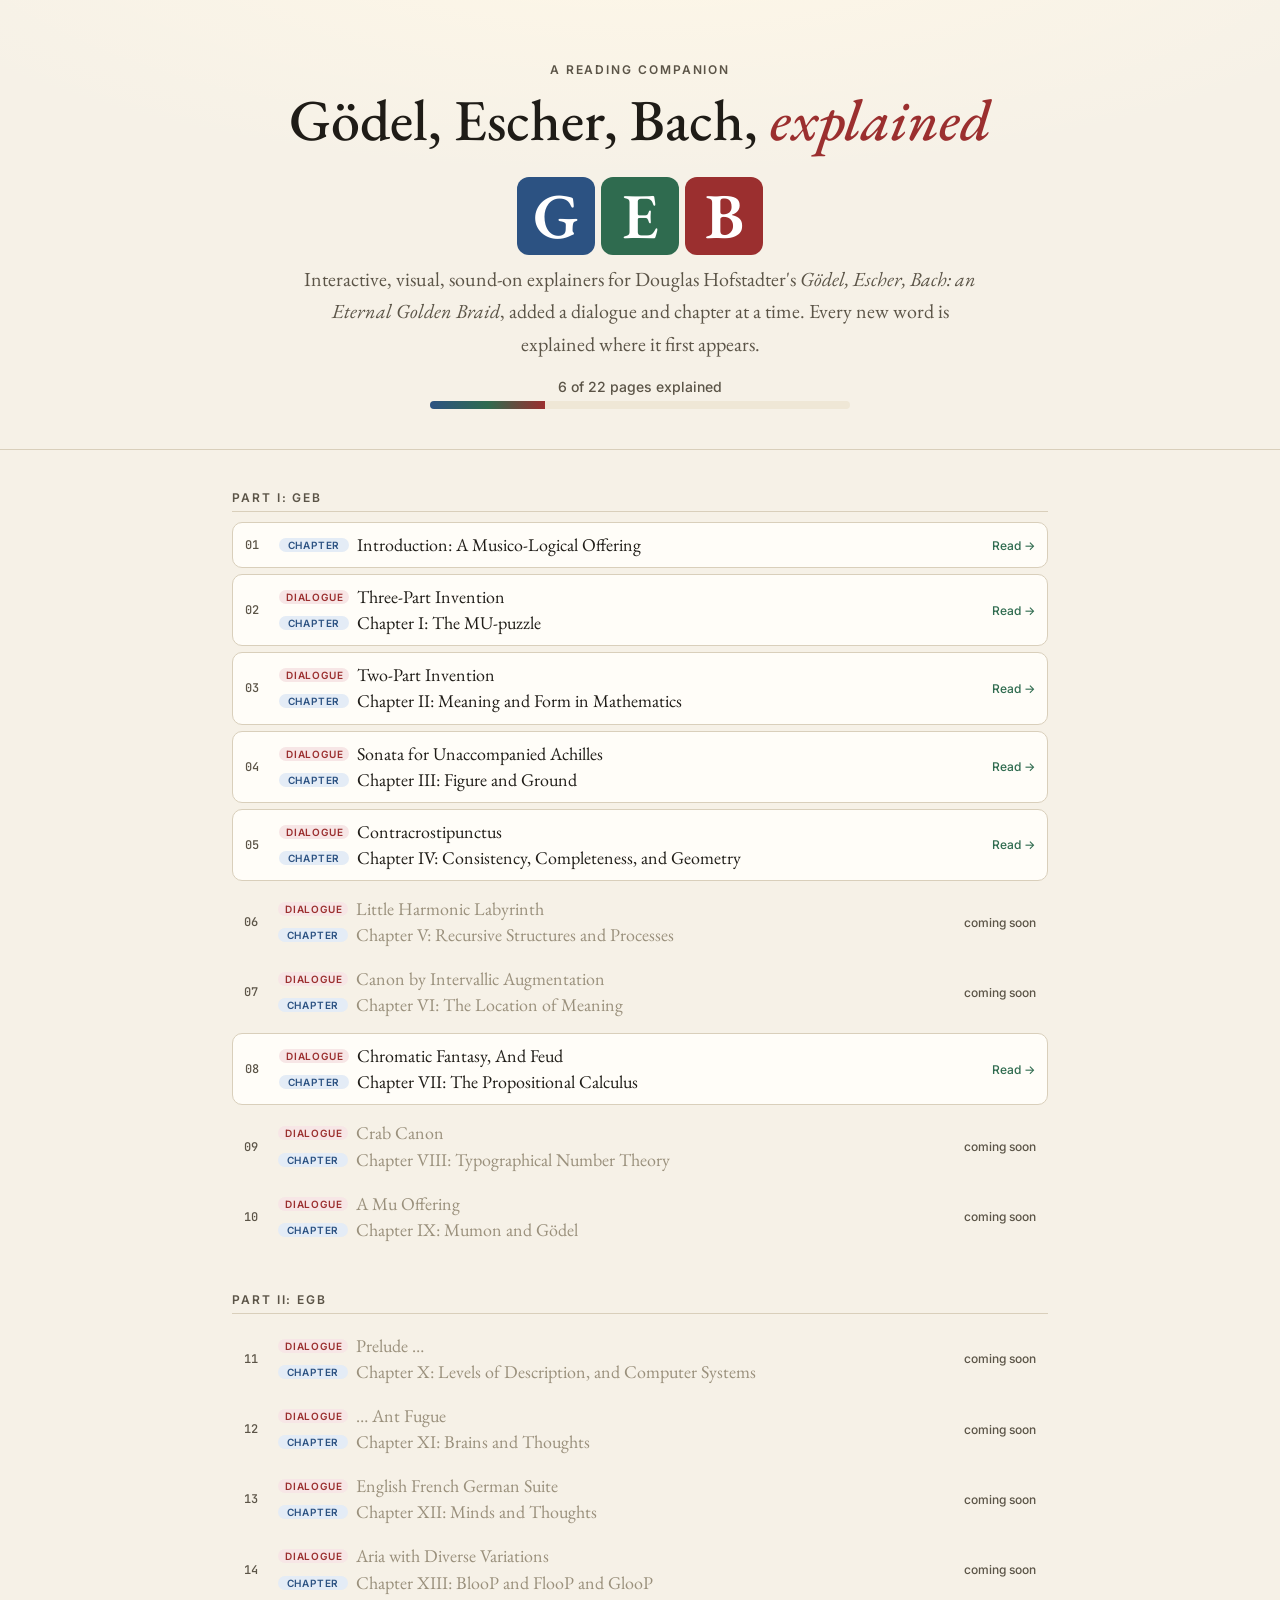
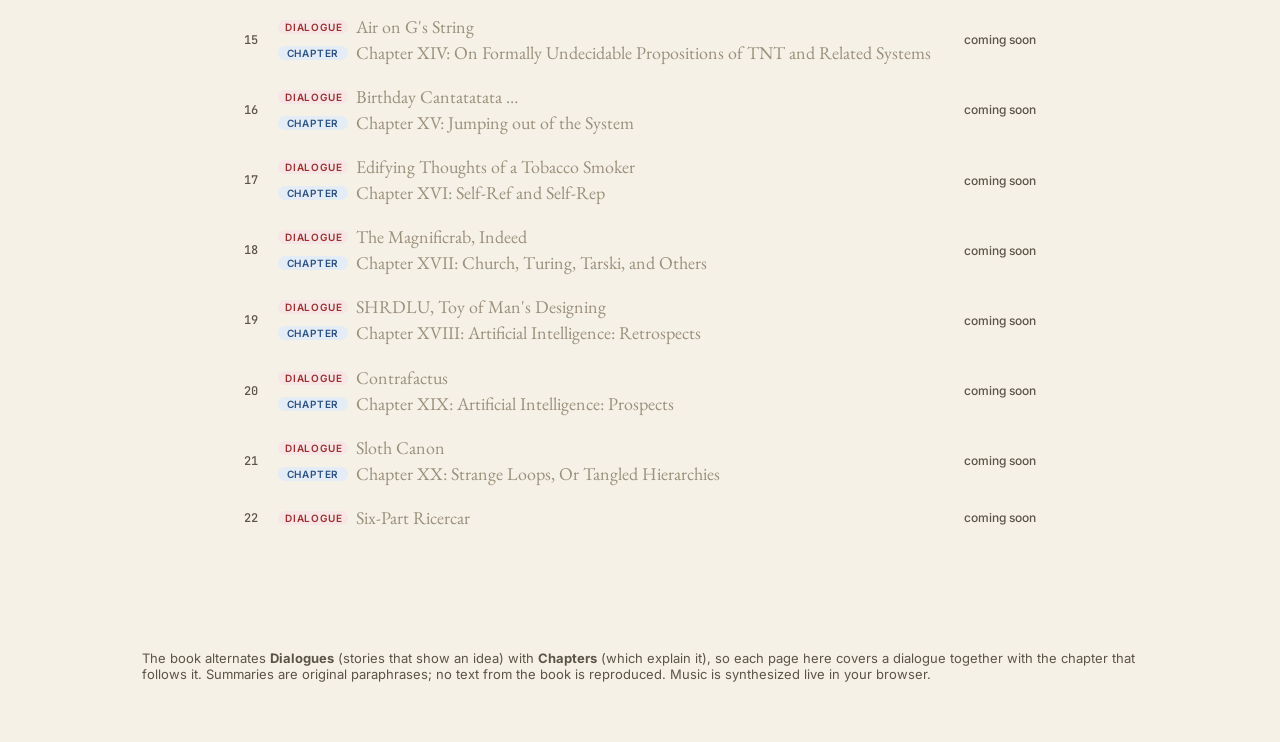
==== index.html @ 74297544 "Add page 08: Chromatic Fantasy, And Feud + Chapter VII: The Propositional Calculus Co-Authored-By: C" ====
<!DOCTYPE html>
<html lang="en">
<head>
<meta charset="utf-8">
<meta name="viewport" content="width=device-width, initial-scale=1">
<title>GEB Explainers — Gödel, Escher, Bach, section by section</title>
<link rel="preconnect" href="https://fonts.googleapis.com">
<link href="https://fonts.googleapis.com/css2?family=EB+Garamond:ital,wght@0,400;0,500;0,600;1,400&family=Inter:wght@400;500;600&family=JetBrains+Mono:wght@400;500&display=swap" rel="stylesheet">
<link rel="stylesheet" href="assets/geb.css?v=da093492">
<style>
.wrap{max-width:860px;margin:0 auto;padding:0 22px 80px}
.progress{font:500 14px Inter,sans-serif;color:var(--ink2);margin:18px 0 6px;text-align:center}
.pbar{height:8px;border-radius:6px;background:var(--paper2);overflow:hidden;max-width:420px;margin:0 auto}
.pbar div{height:100%;background:linear-gradient(90deg,var(--godel),var(--escher),var(--bach))}
.part{font:600 12px Inter,sans-serif;letter-spacing:.16em;text-transform:uppercase;color:var(--ink2);margin:40px 0 10px;padding-bottom:6px;border-bottom:1px solid var(--rule)}
.toc{list-style:none;margin:0;padding:0}
.toc li{display:flex;align-items:center;gap:12px;padding:9px 12px;border-radius:10px}
.toc li.done{background:var(--card);border:1px solid var(--rule);margin:6px 0}
.toc li.done:hover{border-color:var(--ink)}
.toc .n{font:500 12px "JetBrains Mono",monospace;color:var(--ink2);width:22px;flex:none}
.toc .k{display:inline-block;font:600 10px Inter,sans-serif;letter-spacing:.08em;text-transform:uppercase;border-radius:20px;padding:1px 7px;width:70px;text-align:center;margin-right:8px;vertical-align:2px}
.toc .t .ln{display:block;line-height:1.45}
.toc .k.dialogue{background:#f7e6e6;color:var(--bach)}
.toc .k.chapter{background:#e4ecf6;color:var(--godel)}
.toc .t{flex:1;font-size:18px}
.toc li:not(.done) .t{color:#9a907c}
.toc a{color:inherit;text-decoration:none}
.toc .s{font:500 12px Inter,sans-serif;color:var(--ink2)}
.toc li.done .s{color:var(--escher)}
.links{display:flex;gap:10px;justify-content:center;margin-top:18px}
.links a{font:500 14px Inter,sans-serif;padding:8px 14px;border-radius:8px;border:1px solid var(--rule);color:var(--ink);text-decoration:none;background:var(--card)}
</style>
</head>
<body>
<header class="hero">
  <div class="kicker">A reading companion</div>
  <h1>Gödel, Escher, Bach, <em>explained</em></h1>
  <div class="geb"><span class="g">G</span><span class="e">E</span><span class="b">B</span></div>
  <p class="lede">Interactive, visual, sound-on explainers for Douglas Hofstadter's <i>Gödel, Escher, Bach: an Eternal Golden Braid</i>, added a dialogue and chapter at a time. Every new word is explained where it first appears.</p>
  <div class="progress" id="prog"></div>
  <div class="pbar"><div id="pfill"></div></div>
</header>
<main class="wrap" id="toc"></main>
<footer>
  The book alternates <b>Dialogues</b> (stories that show an idea) with <b>Chapters</b> (which explain it), so each page here covers a dialogue together with the chapter that follows it. Summaries are original paraphrases; no text from the book is reproduced. Music is synthesized live in your browser.
</footer>
<script src="assets/toc.js?v=8401aad5"></script>
<script>
(function(){
  const toc=window.GEB_TOC, root=document.getElementById('toc');
  const secs=toc.filter(e=>e.id), done=secs.filter(e=>e.done).length;
  document.getElementById('prog').textContent=done+' of '+secs.length+' pages explained';
  document.getElementById('pfill').style.width=(100*done/secs.length)+'%';
  let html='', n=0, open=false;
  for(const e of toc){
    if(e.part){ if(open)html+='</ul>'; html+='<div class="part">'+e.part+'</div><ul class="toc">'; open=true; continue; }
    n++;
    const lines=(e.dialogue?'<span class="ln"><span class="k dialogue">dialogue</span>'+e.dialogue+'</span>':'')+(e.chapter?'<span class="ln"><span class="k chapter">chapter</span>'+e.chapter+'</span>':'');
    const row='<span class="n">'+String(n).padStart(2,'0')+'</span><span class="t">'+lines+'</span><span class="s">'+(e.done?'Read →':'coming soon')+'</span>';
    html+= e.done ? '<li class="done"><a href="'+e.id+'/" style="display:contents">'+row+'</a></li>' : '<li>'+row+'</li>';
  }
  if(open)html+='</ul>';
  root.innerHTML=html;
})();
</script>
</body>
</html>
---- assets/geb.css ----
:root{
  --paper:#f6f1e7; --paper2:#efe7d6; --ink:#1f1c17; --ink2:#5b5447; --rule:#d9cfbb;
  --bach:#9b2f2f; --escher:#2f6b4f; --godel:#2c5282; --gold:#b7862b;
  --card:#fffdf8;
}
*{box-sizing:border-box}
html{scroll-behavior:smooth}
section[id],.card[id]{scroll-margin-top:64px}
a.xref{color:var(--godel);text-decoration:underline dotted;text-underline-offset:3px}
a.xref:hover{text-decoration-style:solid}
body{margin:0;background:var(--paper);color:var(--ink);font:17px/1.62 "EB Garamond",Georgia,serif;}
.sans{font-family:Inter,system-ui,sans-serif}
.mono{font-family:"JetBrains Mono",ui-monospace,monospace}
a{color:var(--godel)}
header.hero{padding:64px 24px 40px;text-align:center;border-bottom:1px solid var(--rule);background:
  radial-gradient(1200px 400px at 50% -100px,#fff8e8 0,transparent 70%)}
.kicker{font:600 12px/1 Inter,sans-serif;letter-spacing:.16em;text-transform:uppercase;color:var(--ink2)}
h1{font-weight:500;font-size:clamp(34px,6vw,58px);line-height:1.05;margin:14px 0 10px}
h1 em{color:var(--bach)}
.lede{max-width:680px;margin:0 auto;font-size:20px;color:var(--ink2)}
.geb{display:flex;justify-content:center;gap:6px;margin:26px 0 8px;font:600 64px/1 "EB Garamond",serif}
.geb span{width:78px;height:78px;display:grid;place-items:center;border-radius:12px;color:#fff}
.geb .g{background:var(--godel)} .geb .e{background:var(--escher)} .geb .b{background:var(--bach)}
.toolbar{position:sticky;top:0;z-index:20;background:rgba(246,241,231,.94);backdrop-filter:blur(6px);border-bottom:1px solid var(--rule)}
.toolbar .in{max-width:1040px;margin:0 auto;display:flex;gap:10px;align-items:center;padding:8px 18px;flex-wrap:wrap}
.toolbar nav{display:flex;gap:4px;flex-wrap:wrap;flex:1}
.toolbar nav a{font:500 12.5px Inter,sans-serif;color:var(--ink2);text-decoration:none;padding:5px 8px;border-radius:6px}
.toolbar nav a:hover,.toolbar nav a.on{background:var(--paper2);color:var(--ink)}
button{font:500 14px Inter,sans-serif;border:1px solid var(--ink);background:var(--ink);color:var(--paper);padding:8px 14px;border-radius:8px;cursor:pointer;transition:.15s}
button:hover{transform:translateY(-1px)}
button.ghost{background:transparent;color:var(--ink);border-color:var(--rule)}
button.ghost:hover{border-color:var(--ink)}
button.on{background:var(--gold);border-color:var(--gold);color:#fff}
button.small{padding:5px 10px;font-size:12.5px}
main{max-width:1040px;margin:0 auto;padding:0 22px 80px}
section{padding:56px 0 30px;border-bottom:1px solid var(--rule)}
.sec-head{display:flex;align-items:baseline;gap:18px}
.num{font:italic 400 34px/1.15 "EB Garamond",Georgia,serif;font-variant-numeric:oldstyle-nums proportional-nums;color:var(--gold);flex:none;min-width:.9em;padding-right:18px;border-right:1px solid color-mix(in srgb,var(--gold) 45%,transparent);text-align:right}
h2{font-weight:500;font-size:34px;margin:0;line-height:1.15;flex:1;min-width:0}
@media (max-width:560px){h2{font-size:27px}.num{font-size:27px;padding-right:13px}.sec-head{gap:13px}}
h3{font-weight:600;font-size:21px;margin:22px 0 6px}
.listen{margin-left:auto}
.cols{display:grid;grid-template-columns:1.05fr 1fr;gap:34px;align-items:start}
@media (max-width:820px){.cols{grid-template-columns:1fr}}
.card{background:var(--card);border:1px solid var(--rule);border-radius:14px;padding:20px;box-shadow:0 1px 0 #0000000a}
.intuit{border-left:4px solid var(--gold);background:#fff8e6;padding:12px 16px;border-radius:0 10px 10px 0;margin:16px 0}
.intuit > b:first-child{font-family:Inter,sans-serif;font-size:12px;letter-spacing:.12em;text-transform:uppercase;color:var(--gold);display:block;margin-bottom:2px}
.tag{display:inline-block;font:600 11px Inter,sans-serif;letter-spacing:.08em;text-transform:uppercase;padding:3px 8px;border-radius:20px;color:#fff}
.tag.b{background:var(--bach)} .tag.e{background:var(--escher)} .tag.g{background:var(--godel)}
.row{display:flex;gap:8px;flex-wrap:wrap;align-items:center;margin:10px 0}
label.ctl{font:500 13px Inter,sans-serif;color:var(--ink2);display:flex;gap:6px;align-items:center}
select,input[type=text]{font:14px Inter,sans-serif;padding:6px 8px;border-radius:7px;border:1px solid var(--rule);background:#fff;color:var(--ink)}
canvas{width:100%;display:block;border-radius:10px;background:#fbf8f1;border:1px solid var(--rule)}
.acro{font-size:22px;line-height:1.9}
.acro span{cursor:default;transition:.3s}
.acro span i{font-style:normal;transition:.3s}
.acro.show span i{color:var(--bach);font-weight:600;font-size:1.25em}
.acro.show span{color:#b9ae99}
.ric{font:600 28px/1 "JetBrains Mono",monospace;letter-spacing:.3em;color:var(--bach);opacity:0;transition:.6s;margin-top:8px}
.acro.show + .ric{opacity:1}
.loopwrap{display:grid;grid-template-columns:320px 1fr;gap:24px;align-items:center}
@media (max-width:820px){.loopwrap{grid-template-columns:1fr}}
.meter{font:500 14px Inter,sans-serif;color:var(--ink2)}
.meter b{color:var(--ink);font-size:20px}
.sentence{font-size:24px;padding:18px 20px;border-radius:12px;border:2px solid var(--rule);background:#fff;text-align:center;transition:.35s}
.sentence.T{border-color:var(--escher);background:#eef7f1}
.sentence.F{border-color:var(--bach);background:#fbefee}
.steps{font:15px/1.5 Inter,sans-serif;color:var(--ink2);min-height:72px}
.steps:empty{min-height:0}
.grid5{display:grid;grid-template-columns:repeat(5,1fr);gap:10px}
@media (max-width:820px){.grid5{grid-template-columns:repeat(2,1fr)}}
.grid3{display:grid;grid-template-columns:repeat(3,1fr);gap:16px}
@media (max-width:820px){.grid3{grid-template-columns:1fr}}
.grid3 .card h4{margin:6px 0;font-size:20px}
.godelout{font:13px/1.5 "JetBrains Mono",monospace;word-break:break-all;background:#f3f6fb;border-radius:10px;padding:12px;border:1px solid #d6e0ee;min-height:60px}
.speakbar{font:13px Inter,sans-serif;color:var(--ink2);display:flex;gap:8px;align-items:center}
.small-note{font:13px Inter,sans-serif;color:var(--ink2)}
.legend{font:12.5px Inter,sans-serif;color:var(--ink2);display:flex;gap:14px;flex-wrap:wrap}
.legend i{display:inline-block;width:12px;height:12px;border-radius:3px;margin-right:5px;vertical-align:-1px}
.term{font-weight:600;border-bottom:1.5px dotted var(--gold)}
.def{color:var(--ink2)}
.words{font:14px/1.55 Inter,sans-serif;color:var(--ink2);background:#faf6ec;border:1px dashed var(--rule);border-radius:10px;padding:10px 14px;margin:12px 0}
.words b{color:var(--ink)}
.gloss dt{font-weight:600;margin-top:8px}
.gloss dd{margin:0 0 0 0;color:var(--ink2);font-size:16px}
.offer{display:grid;grid-template-columns:repeat(3,1fr);gap:12px}
@media (max-width:820px){.offer{grid-template-columns:1fr}}
.offer .oh{font:600 12px Inter,sans-serif;letter-spacing:.1em;text-transform:uppercase;color:var(--bach);margin-bottom:4px}
.offer p{margin:0;font-size:16px}
.listenbox{margin:16px 0;padding:14px 18px;border-radius:12px;background:#f7efe9;border:1px solid #e6cfc4;font-size:16px}
.listenbox ul{margin:6px 0 0;padding-left:20px}
.roadmap{margin:22px 0 4px;padding:14px 18px;border-radius:12px;background:var(--ink);color:var(--paper);font:15px/1.6 Inter,sans-serif}
.roadmap .rm{display:inline-block;background:#ffffff14;border-radius:8px;padding:2px 8px;margin:4px 2px}
.clashmeter{display:flex;align-items:center;gap:10px;font:13px Inter,sans-serif;color:var(--ink2)}
.clashmeter .bar{flex:0 0 200px;height:10px;border-radius:6px;background:#eee6d6;overflow:hidden}
.clashmeter #clashFill{height:100%;width:0;background:var(--escher);transition:.3s}
.puzzle{border-color:var(--gold);background:#fffaf0}
.pzans{border-top:1px dashed var(--rule);margin-top:10px;padding-top:6px}
.big-idea{font-size:26px;line-height:1.35;text-align:center;max-width:760px;margin:20px auto;font-style:italic}
footer{max-width:1040px;margin:0 auto;padding:30px 22px 60px;font:13px Inter,sans-serif;color:var(--ink2)}
/* site nav */
.pager{max-width:1040px;margin:0 auto;padding:10px 22px 0;display:grid;grid-template-columns:1fr 1fr;gap:14px}
.pager a,.pager span{display:block;padding:14px 16px;border:1px solid var(--rule);border-radius:12px;background:var(--card);text-decoration:none;color:var(--ink)}
.pager .lbl{font:600 11px Inter,sans-serif;letter-spacing:.1em;text-transform:uppercase;color:var(--ink2)}
.pager .nx{text-align:right}
.pager span{opacity:.55}

.pager span:empty{visibility:hidden}
/* glossary hover */
.term{cursor:help}
.termtip{position:absolute;z-index:50;max-width:300px;background:var(--ink);color:var(--paper);font:13.5px/1.5 Inter,sans-serif;padding:9px 12px;border-radius:9px;box-shadow:0 6px 20px #0003;pointer-events:none}
.termtip b{color:#f3d9a0;margin-right:2px}
.keypanel{border-top:1px dashed var(--rule);margin-top:16px;padding-top:6px}
/* sub-steps inside a section */
.step-h{display:flex;align-items:center;gap:12px;margin:34px 0 10px;font:500 24px/1.2 "EB Garamond",Georgia,serif;color:var(--ink)}
.step-h .sn{flex:none;width:30px;height:30px;border-radius:8px;background:var(--gold);color:#fff;font:600 14px Inter,sans-serif;display:grid;place-items:center}
/* collapsible primer */
.primer{margin:18px 0 6px;border:1px solid var(--rule);border-radius:14px;background:var(--card)}
.primer summary{cursor:pointer;list-style:none;padding:14px 18px 14px 48px;position:relative}
.primer summary::-webkit-details-marker{display:none}
.primer summary::before{content:"+";position:absolute;left:16px;top:14px;width:22px;height:22px;border-radius:50%;background:var(--ink);color:var(--paper);font:600 15px/22px Inter,sans-serif;text-align:center}
.primer[open] summary::before{content:"−"}
.primer .pm-title{display:block;font:600 16px Inter,sans-serif;color:var(--ink)}
.primer .pm-sub{display:block;font:14px Inter,sans-serif;color:var(--ink2);margin-top:2px}
.primer .pm-open{display:none}
.primer[open] .pm-sub{display:none}
.primer[open] .pm-sub.pm-open{display:block}
.primer-body{padding:0 18px 18px;border-top:1px solid var(--rule)}
.primer-body .step-h{margin-top:22px}
/* Gödel numbering */
.chips{display:flex;flex-wrap:wrap;gap:8px;margin:4px 0 12px}
.chips span{font:15px "JetBrains Mono",monospace;background:#eef2f8;border:1px solid #d6e0ee;border-radius:8px;padding:4px 10px}
.worked{background:#eef2f8;border:1px solid #d6e0ee;border-radius:10px;padding:10px 14px;margin:6px 0 12px;font-size:15px;overflow-x:auto}
.gform{display:flex;gap:14px;align-items:baseline;flex-wrap:wrap;margin:6px 0 10px;font:15px Inter,sans-serif}
.gform .mono{font-size:22px;min-width:40px;letter-spacing:.06em}
.gt{color:var(--escher);font-weight:600}.gfalse{color:var(--bach);font-weight:600}
.gtab{border-collapse:collapse;font:13px Inter,sans-serif}
.gtab th,.gtab td{padding:3px 12px 3px 0;text-align:left}
.gtab th{color:var(--ink2);font-weight:600}
.quine .qsent{font-size:21px;line-height:1.45;padding:14px 16px;border:2px solid var(--rule);border-radius:12px;background:#fff;transition:.3s}
.quine .qsent.lit{border-color:var(--godel)}
.quine .qsent.lit .qq,.qq-i{background:#e4ecf6;border-radius:4px}
.quine .qsent.lit .qp,.qp-i{background:#f7efd9;border-radius:4px}
/* history story (vertical timeline) */
.story{list-style:none;margin:18px 0 0;padding:0;border-left:2px solid var(--rule);margin-left:96px}
.story li{position:relative;padding:0 0 18px 22px}
.story li::before{content:"";position:absolute;left:-7px;top:10px;width:12px;height:12px;border-radius:50%;background:var(--paper);border:2px solid var(--gold)}
.story li.crack::before{border-color:var(--bach);background:var(--bach)}
.story .yr{position:absolute;left:-108px;top:6px;width:84px;text-align:right;font:600 12.5px Inter,sans-serif;color:var(--gold)}
.story li.crack .yr{color:var(--bach)}
.story h4{margin:2px 0 4px;font-size:21px;font-weight:600}
.story p{margin:0 0 6px}
.story .barber{margin:10px 0 4px}
@media (max-width:640px){.story{margin-left:8px}.story .yr{position:static;text-align:left;width:auto}}
.abil{columns:2;column-gap:28px}
@media (max-width:640px){.abil{columns:1}}
/* Modern view */
.mv-asof{font:600 12px Inter,sans-serif;letter-spacing:.14em;text-transform:uppercase;color:var(--gold);margin:6px 0 0}
.mv{display:grid;gap:16px;margin-top:14px}
.mv-card{background:var(--card);border:1px solid var(--rule);border-left:4px solid var(--godel);border-radius:12px;padding:16px 20px}
.mv-k{font:600 11px Inter,sans-serif;letter-spacing:.12em;text-transform:uppercase;color:var(--godel)}
.mv-card h4{margin:4px 0 8px;font-size:22px;font-weight:600;line-height:1.25}
.mv-card p{margin:0 0 10px}
.mv-then{color:var(--ink2);font-size:16px}
.mv-so{background:#f3f6fb;border-radius:8px;padding:8px 12px;margin-bottom:0!important}
.mv-src{margin-top:14px;font:14px Inter,sans-serif;color:var(--ink2)}
.mv-src summary{cursor:pointer;font-weight:600}
.mv-src ol{margin:8px 0 0;padding-left:20px}
/* Dialogue + Chapter pages: the divider that marks each half */
.half{margin:64px 0 0;padding:18px 0 0;border-top:3px double var(--rule);text-align:center}
.half .hk{font:600 11.5px Inter,sans-serif;letter-spacing:.18em;text-transform:uppercase;color:var(--ink2)}
.half .ht{font:500 30px/1.2 "EB Garamond",Georgia,serif;margin-top:4px}
.half .ht em{color:var(--bach)}
.half + section{border-top:0;padding-top:30px}
/* a control that doesn't apply right now (kept clickable so it can say why) */
button.ghost.off{opacity:.45}
button.ghost.off:hover{transform:none}
/* chapter sidebar (built by nav.js) */
:root{--side-w:288px}
.side{position:fixed;top:0;left:0;bottom:0;width:var(--side-w);z-index:40;display:flex;flex-direction:column;background:var(--paper2);border-right:1px solid var(--rule);transform:translateX(-100%);visibility:hidden;font-family:Inter,sans-serif}
.side-open .side{transform:none;visibility:visible}
.side-ready .side{transition:transform .28s ease,visibility .28s}
.sd-head{display:flex;align-items:center;justify-content:space-between;gap:8px;padding:14px 12px 12px 16px;border-bottom:1px solid var(--rule)}
.sd-home{display:flex;align-items:center;gap:10px;font:600 13px Inter,sans-serif;color:var(--ink);text-decoration:none}
.sd-home:hover{color:var(--godel)}
.sd-geb{display:flex;gap:2px}
.sd-geb i{width:18px;height:18px;border-radius:4px;display:grid;place-items:center;font:600 12px/1 "EB Garamond",serif;font-style:normal;color:#fff}
.sd-geb .g{background:var(--godel)} .sd-geb .e{background:var(--escher)} .sd-geb .b{background:var(--bach)}
.sd-close{background:transparent;border:1px solid transparent;color:var(--ink2);padding:2px 9px;font-size:17px;line-height:1.2;border-radius:6px}
.sd-close:hover{transform:none;border-color:var(--rule);color:var(--ink);background:var(--paper)}
.sd-list{flex:1;overflow-y:auto;padding:4px 8px 28px;overscroll-behavior:contain;scrollbar-width:thin}
.sd-part{font:600 10.5px Inter,sans-serif;letter-spacing:.14em;text-transform:uppercase;color:var(--bach);padding:18px 10px 6px}
.sd-i{display:flex;gap:10px;align-items:flex-start;padding:7px 10px;border-radius:8px;color:var(--ink);text-decoration:none;border-left:3px solid transparent;margin:1px 0}
a.sd-i:hover{background:var(--paper)}
.sd-i.cur{background:var(--card);border-left-color:var(--gold);box-shadow:0 1px 0 #0000000d}
.sd-i.soon{opacity:.5}
.sd-n{font:500 11px/1 "JetBrains Mono",monospace;color:var(--ink2);padding-top:5px;flex:none;width:18px}
.sd-i.cur .sd-n{color:var(--gold);font-weight:600}
.sd-t{font:500 13px/1.35 Inter,sans-serif;min-width:0}
.sd-k{display:block;font:600 9.5px/1.6 Inter,sans-serif;letter-spacing:.1em;text-transform:uppercase;color:var(--ink2)}
.sd-d{display:block;font:italic 14px/1.3 "EB Garamond",serif;color:var(--ink2);margin-top:1px}
.side-btn{position:fixed;left:0;top:50%;z-index:30;transform:translateY(-50%);display:flex;flex-direction:column;align-items:center;gap:10px;padding:16px 9px 14px;background:var(--card);color:var(--ink2);border:1px solid var(--rule);border-left:none;border-radius:0 10px 10px 0;box-shadow:2px 2px 10px #1f1c1714;transition:background .15s,color .15s,padding .15s,opacity .2s}
.side-btn:hover{transform:translateY(-50%);background:var(--paper2);color:var(--ink);padding-left:12px}
.side-btn .sb-l{writing-mode:vertical-rl;transform:rotate(180deg);font:600 12px Inter,sans-serif;letter-spacing:.14em;text-transform:uppercase}
.side-btn .sb-c{font-size:15px;line-height:1;color:var(--gold)}
.side-open .side-btn{opacity:0;pointer-events:none}
@media (max-width:700px){
  .side-btn{top:auto;bottom:18px;left:14px;transform:none;padding:0;width:46px;height:46px;justify-content:center;border:1px solid var(--rule);border-radius:50%;box-shadow:0 3px 14px #1f1c1729}
  .side-btn:hover{transform:none;padding:0}
  .side-btn .sb-l,.side-btn .sb-c{display:none}
}
.side-shade{display:none}
@media (min-width:1180px){
  .side-ready.has-side{transition:padding-left .28s ease}
  .side-open.has-side{padding-left:var(--side-w)}
}
@media (max-width:1179px){
  .side{box-shadow:6px 0 24px #1f1c1726}
  .side-shade{display:block;position:fixed;inset:0;z-index:35;background:#1f1c1740;opacity:0;pointer-events:none;transition:opacity .28s}
  .side-open .side-shade{opacity:1;pointer-events:auto}
}
@media (max-width:420px){:root{--side-w:86vw}}
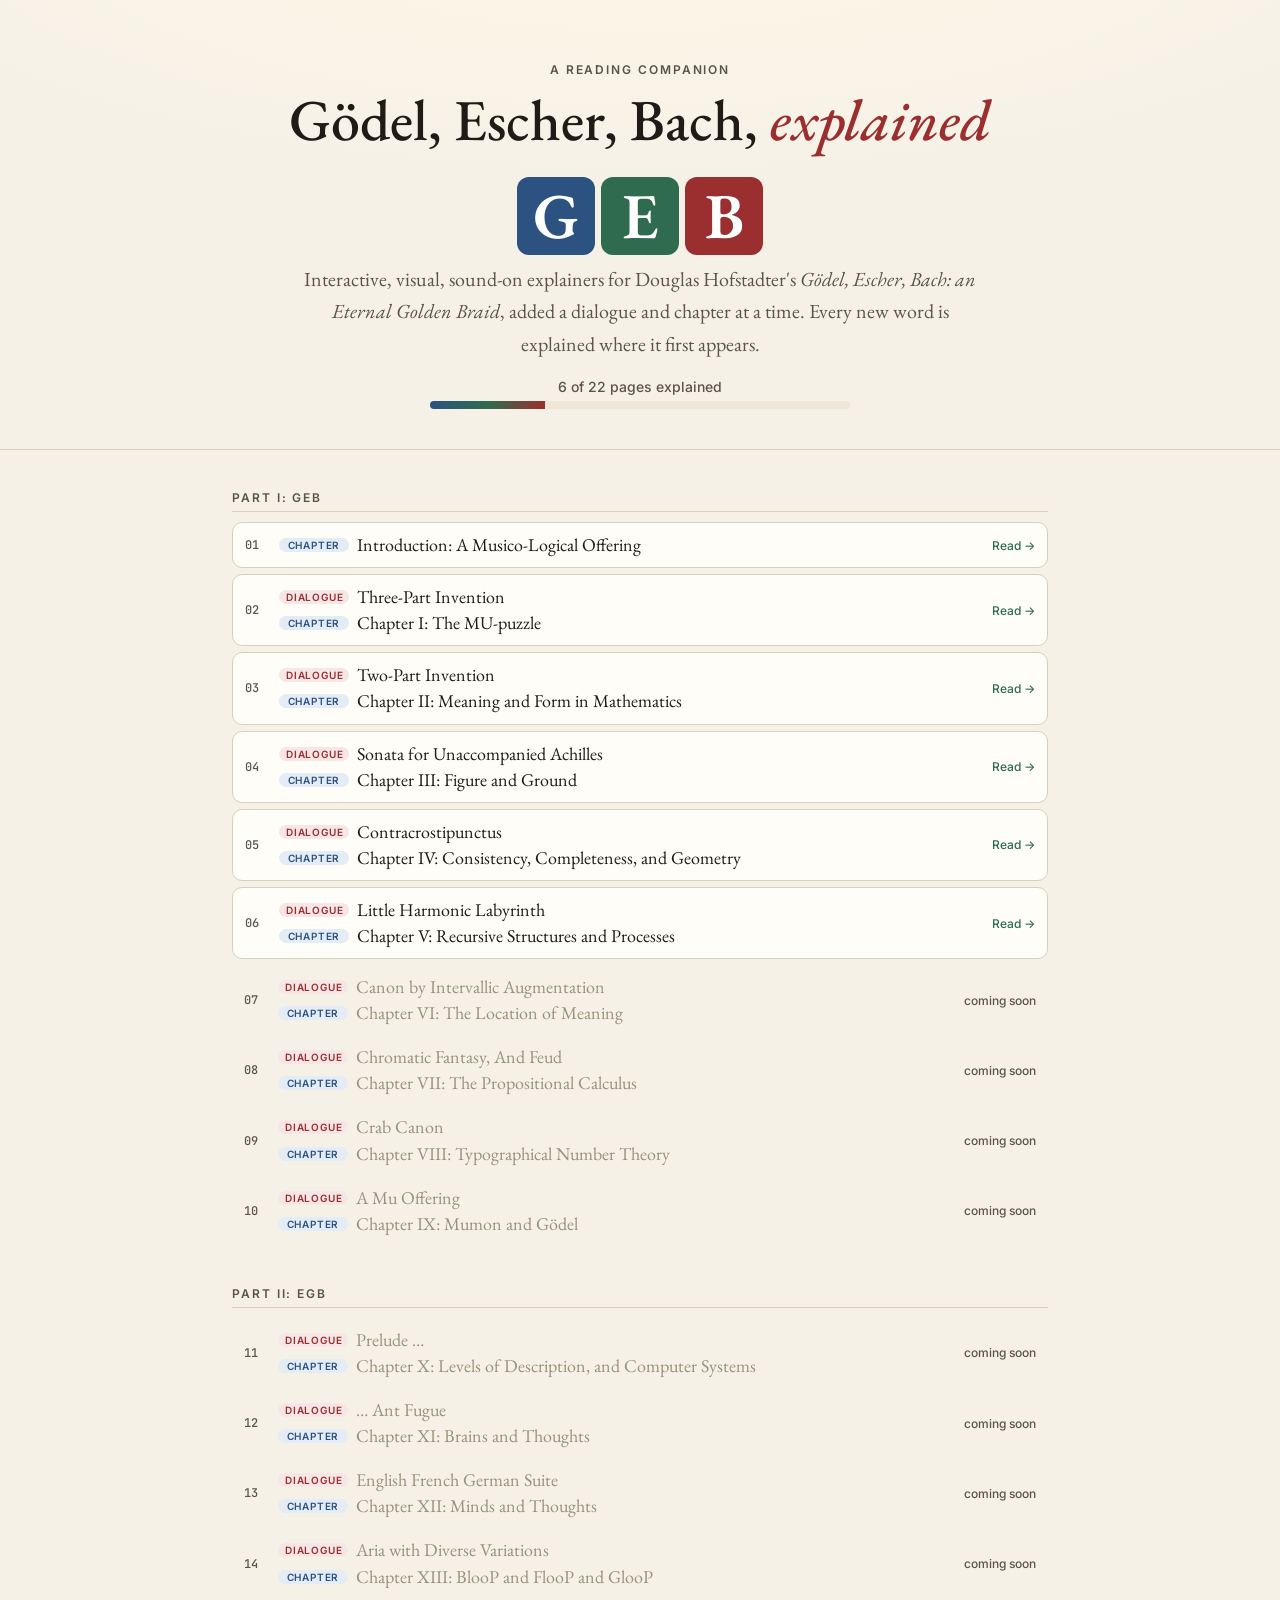
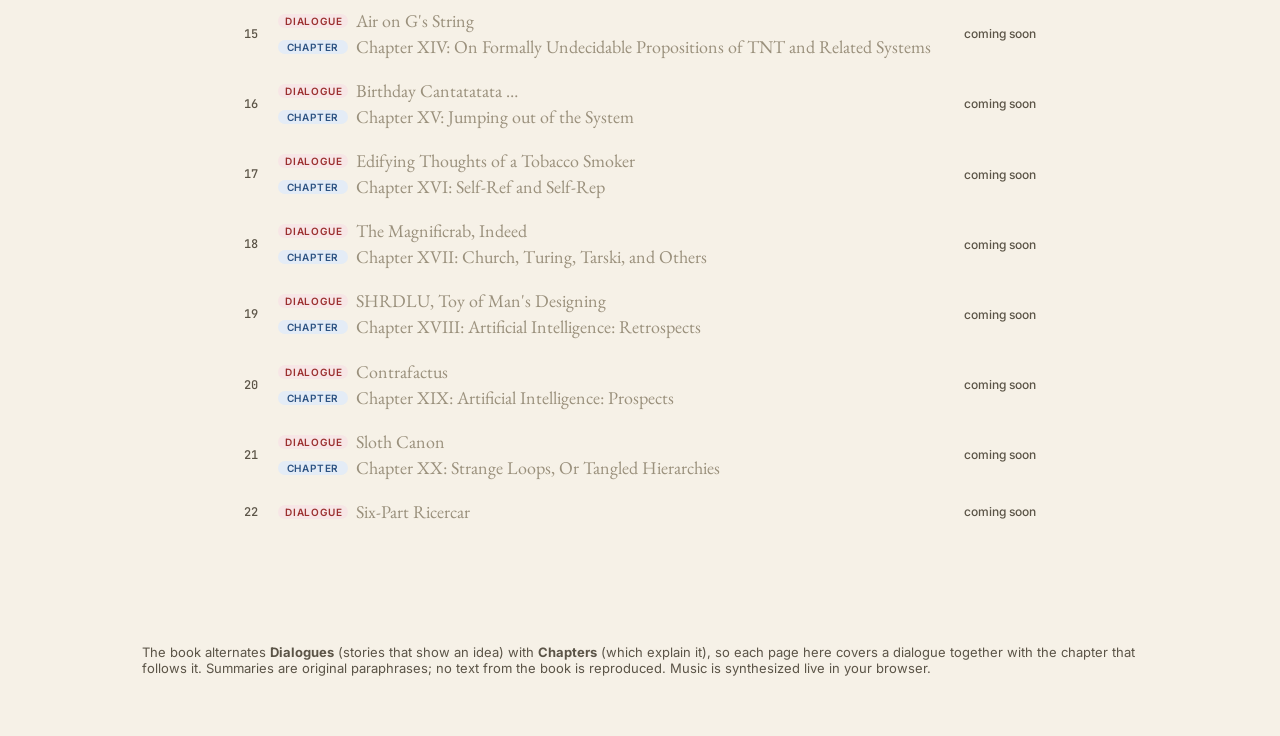
==== commit dd2f1650: "Add page 06: Little Harmonic Labyrinth + Chapter V (Recursive Structures and Processes) Co-Authored-" ====
--- a/index.html
+++ b/index.html
@@ -44,7 +44,7 @@
 <footer>
   The book alternates <b>Dialogues</b> (stories that show an idea) with <b>Chapters</b> (which explain it), so each page here covers a dialogue together with the chapter that follows it. Summaries are original paraphrases; no text from the book is reproduced. Music is synthesized live in your browser.
 </footer>
-<script src="assets/toc.js?v=8401aad5"></script>
+<script src="assets/toc.js?v=7ef8ec7d"></script>
 <script>
 (function(){
   const toc=window.GEB_TOC, root=document.getElementById('toc');
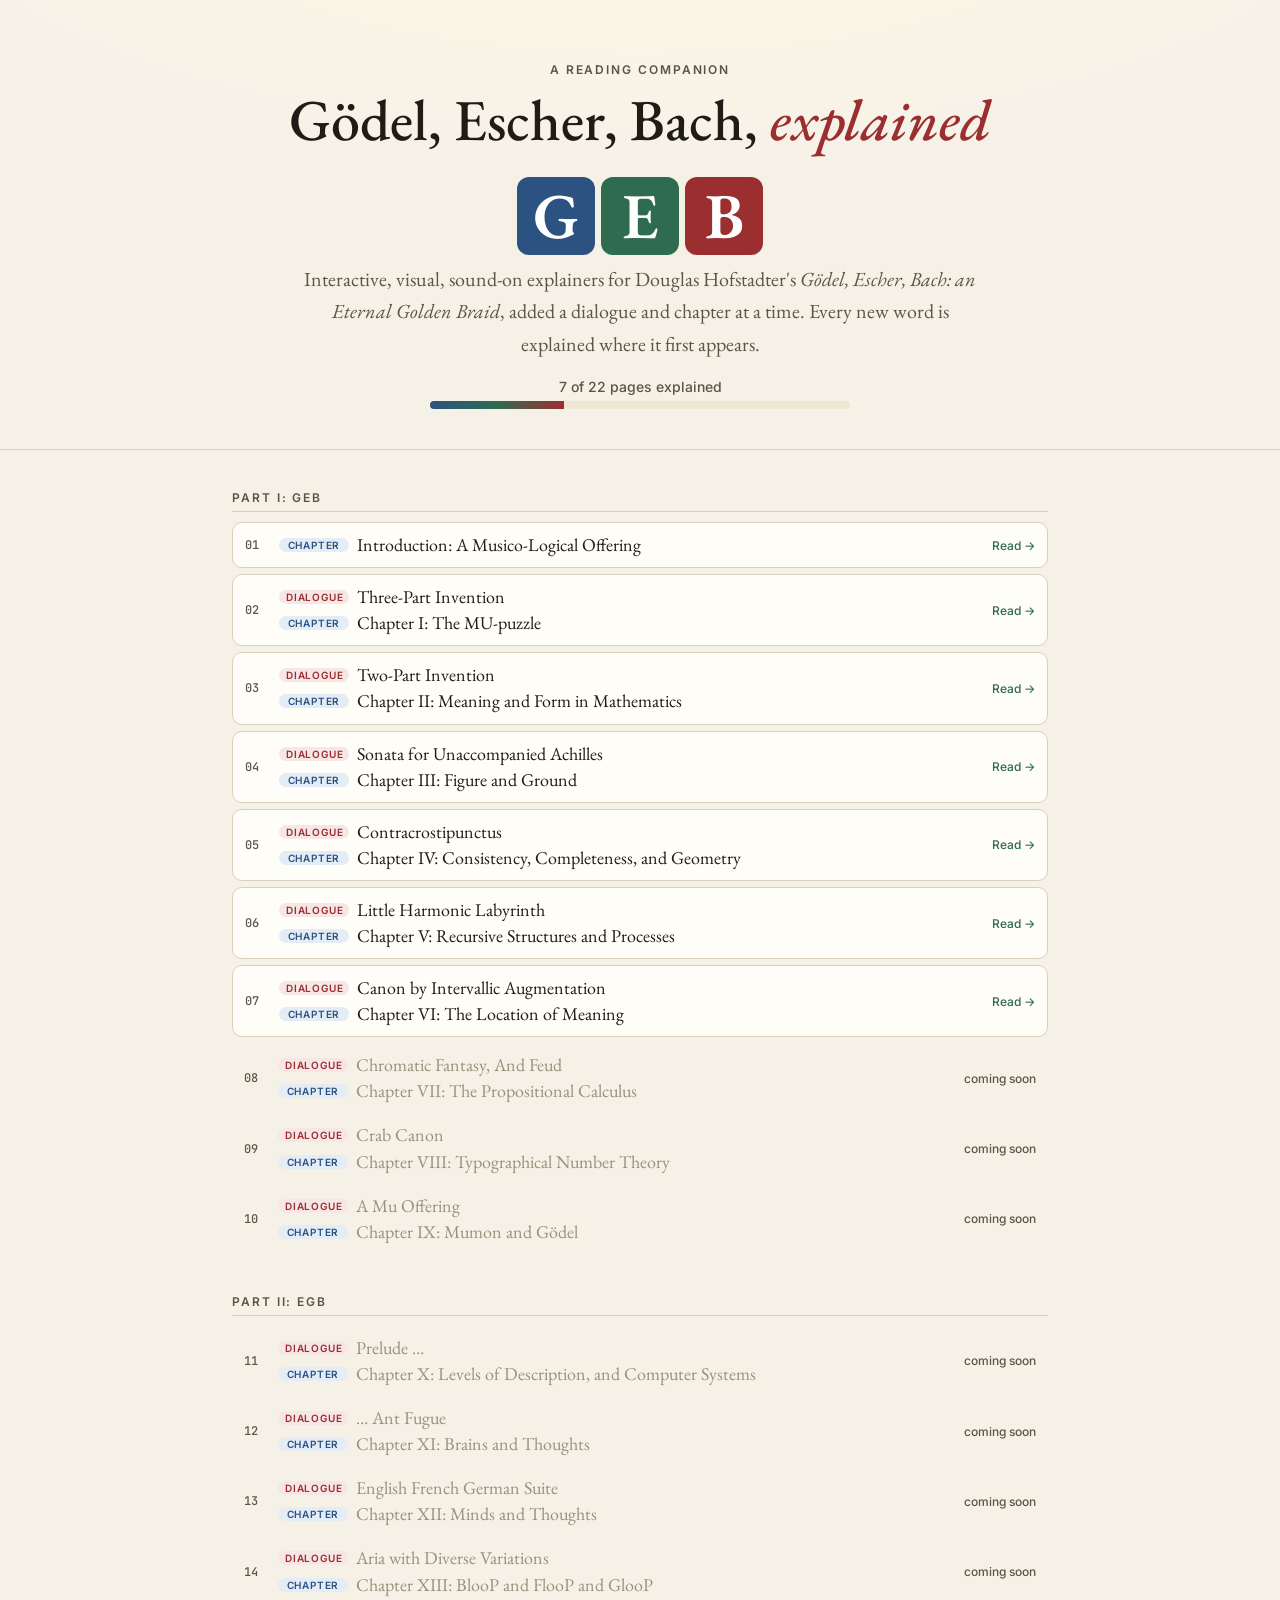
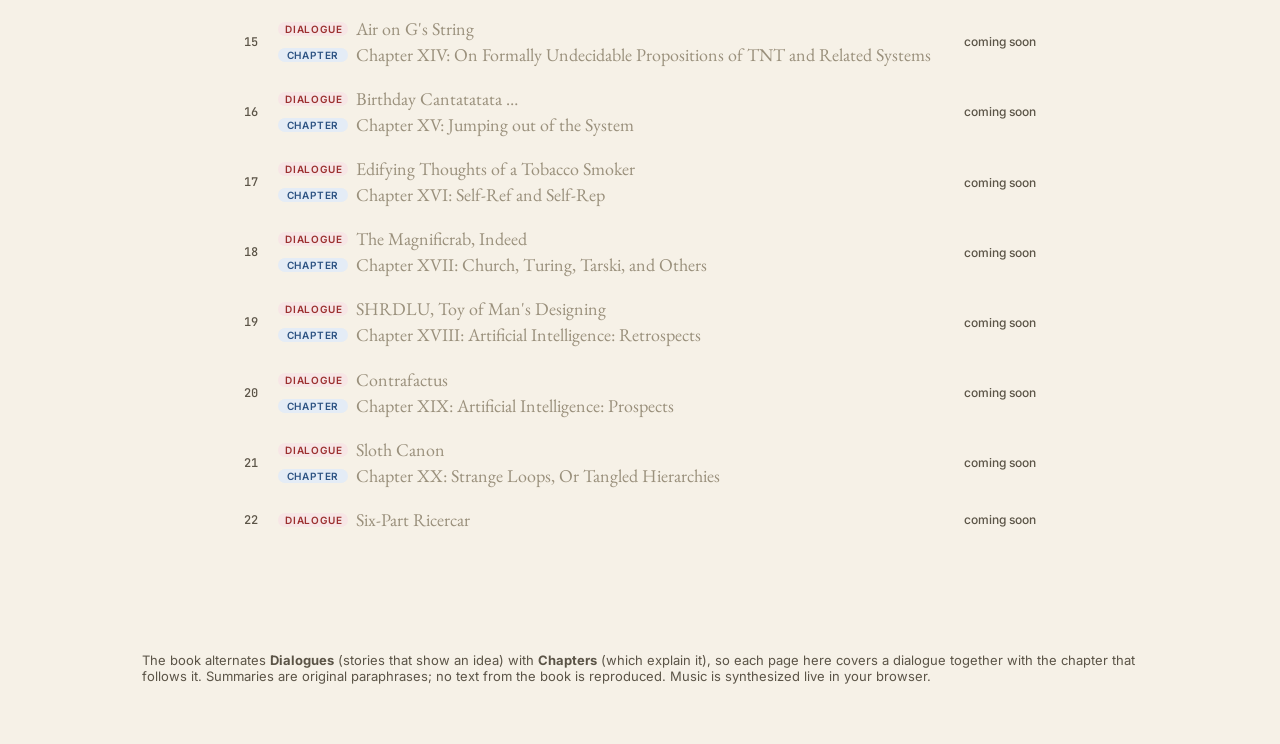
==== commit f34e0789: "Merge main (page 06) into page 07; restamp assets Co-Authored-By: Chau Tran <tranhaichau93@gmail.com" ====
--- a/index.html
+++ b/index.html
@@ -44,7 +44,7 @@
 <footer>
   The book alternates <b>Dialogues</b> (stories that show an idea) with <b>Chapters</b> (which explain it), so each page here covers a dialogue together with the chapter that follows it. Summaries are original paraphrases; no text from the book is reproduced. Music is synthesized live in your browser.
 </footer>
-<script src="assets/toc.js?v=7ef8ec7d"></script>
+<script src="assets/toc.js?v=432c9504"></script>
 <script>
 (function(){
   const toc=window.GEB_TOC, root=document.getElementById('toc');
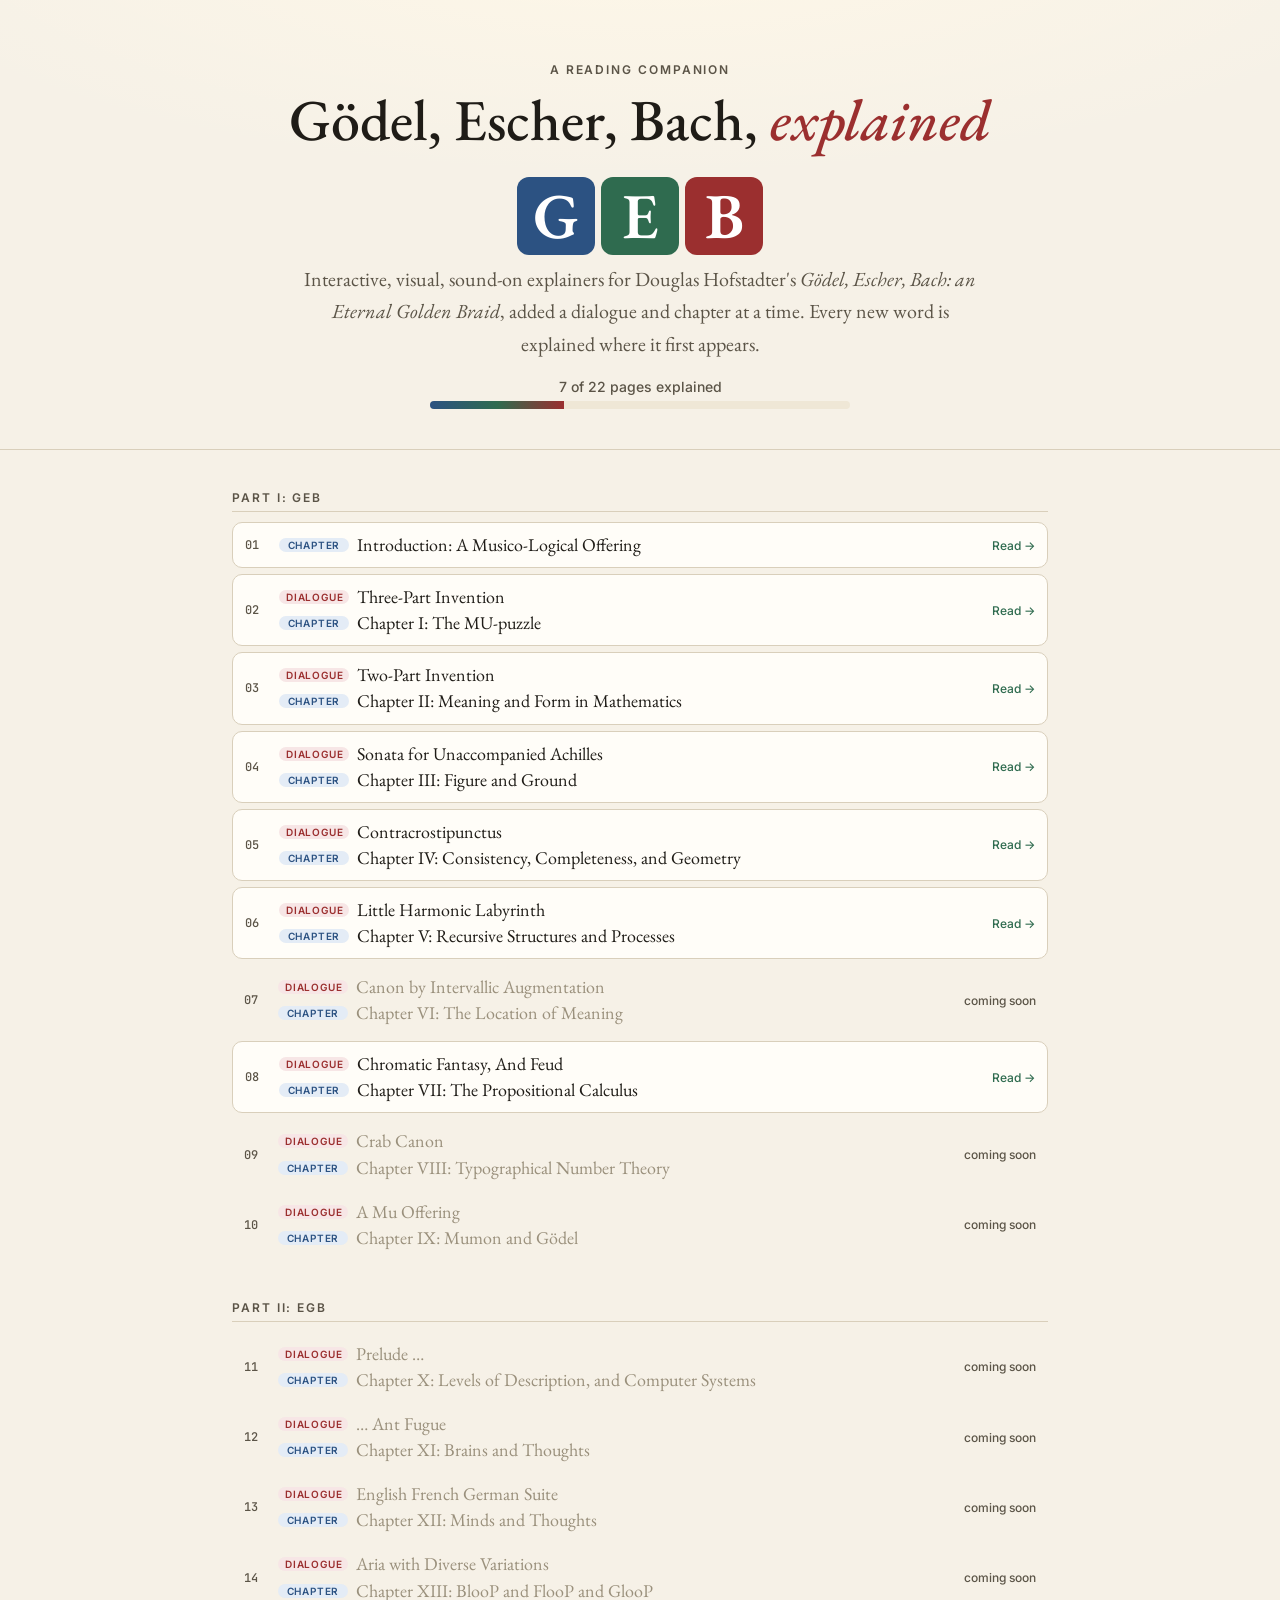
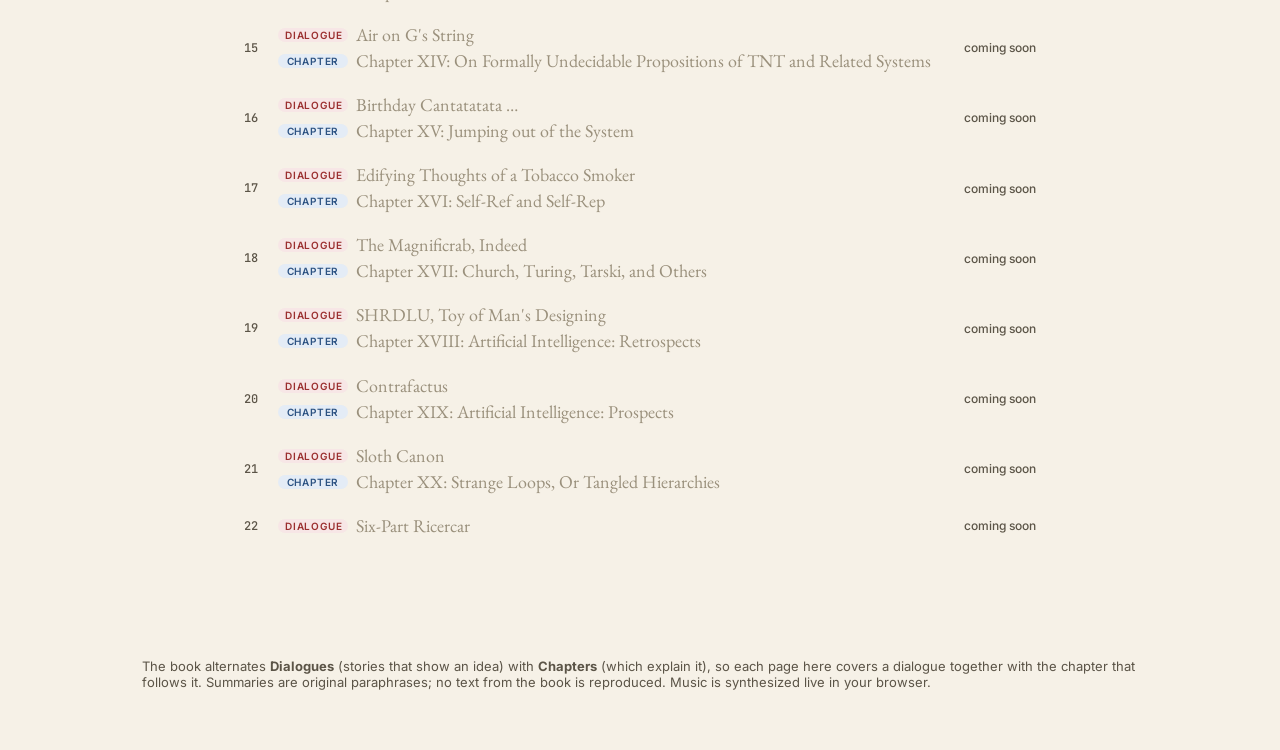
==== commit 8f1455da: "Merge main (page 06); keep both glossary sides; link page 06, mark push/pop as terms Co-Authored-By:" ====
--- a/index.html
+++ b/index.html
@@ -44,7 +44,7 @@
 <footer>
   The book alternates <b>Dialogues</b> (stories that show an idea) with <b>Chapters</b> (which explain it), so each page here covers a dialogue together with the chapter that follows it. Summaries are original paraphrases; no text from the book is reproduced. Music is synthesized live in your browser.
 </footer>
-<script src="assets/toc.js?v=432c9504"></script>
+<script src="assets/toc.js?v=f96592a5"></script>
 <script>
 (function(){
   const toc=window.GEB_TOC, root=document.getElementById('toc');
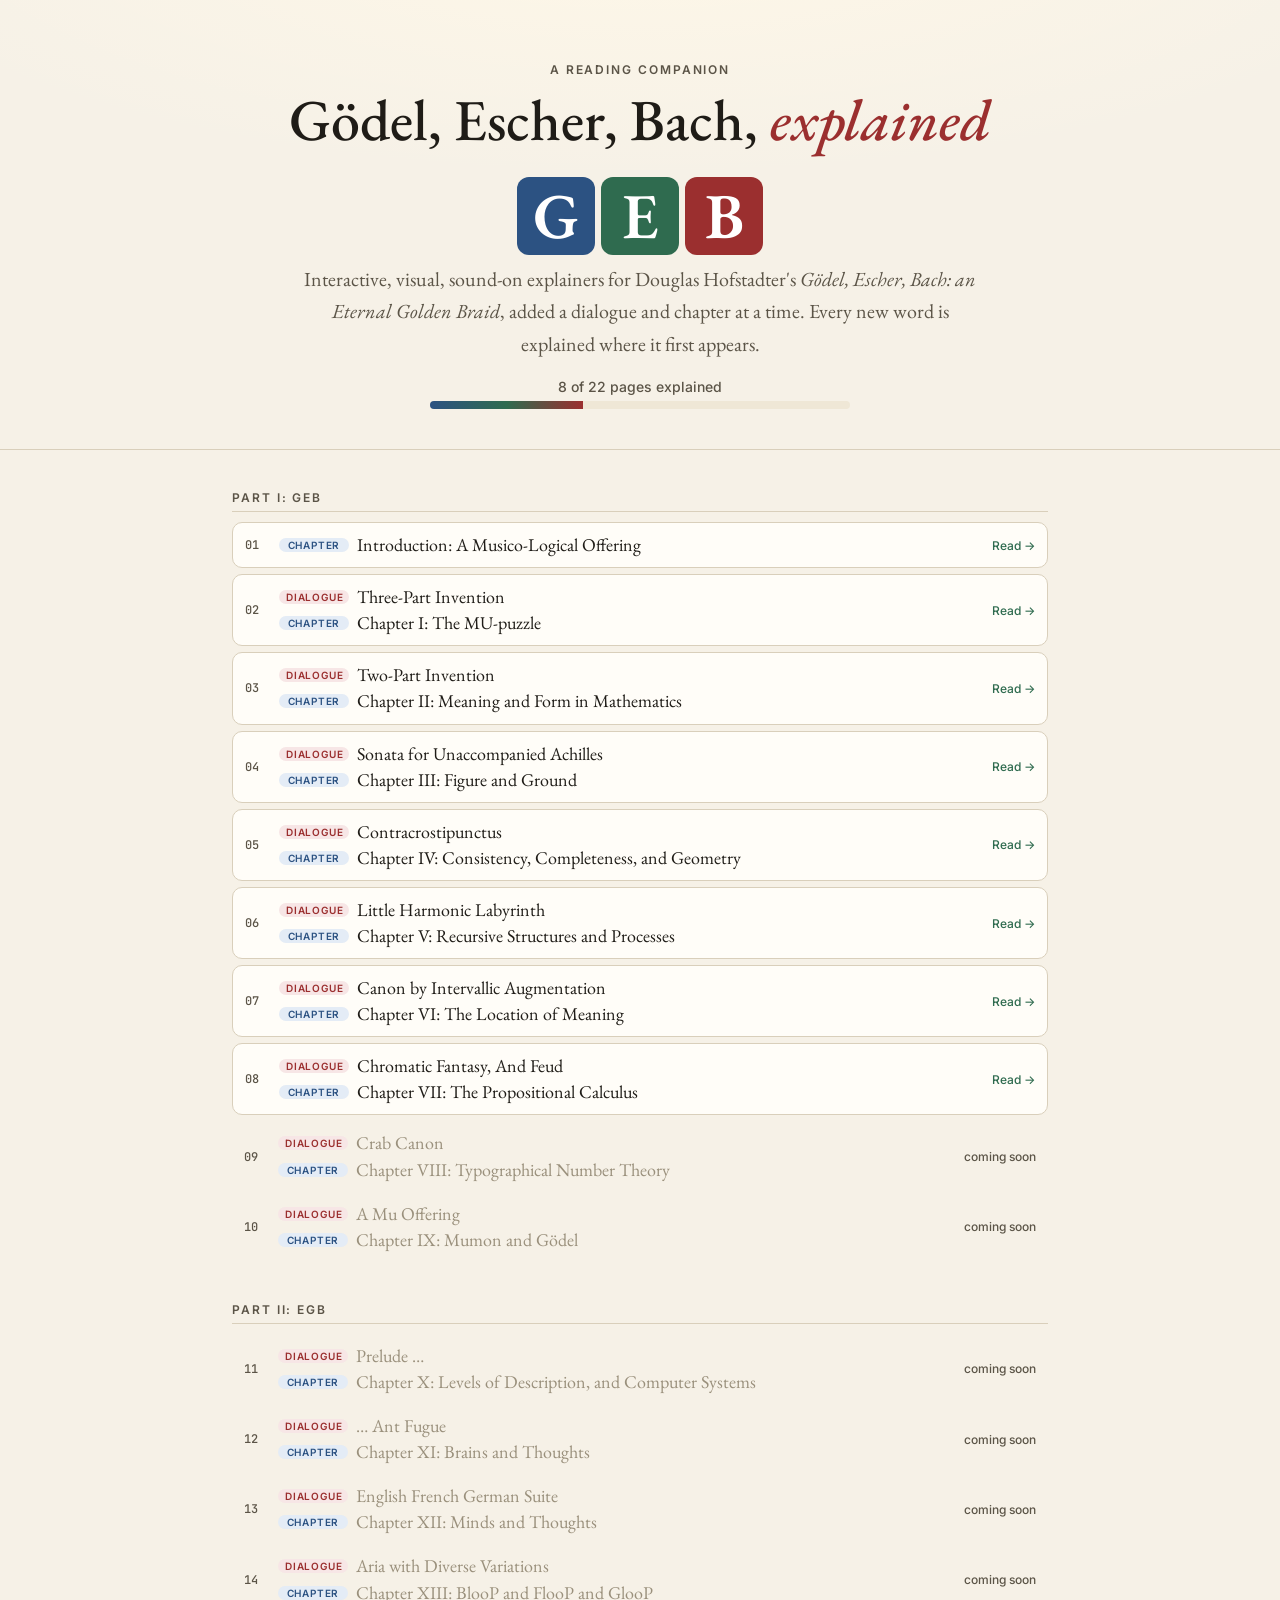
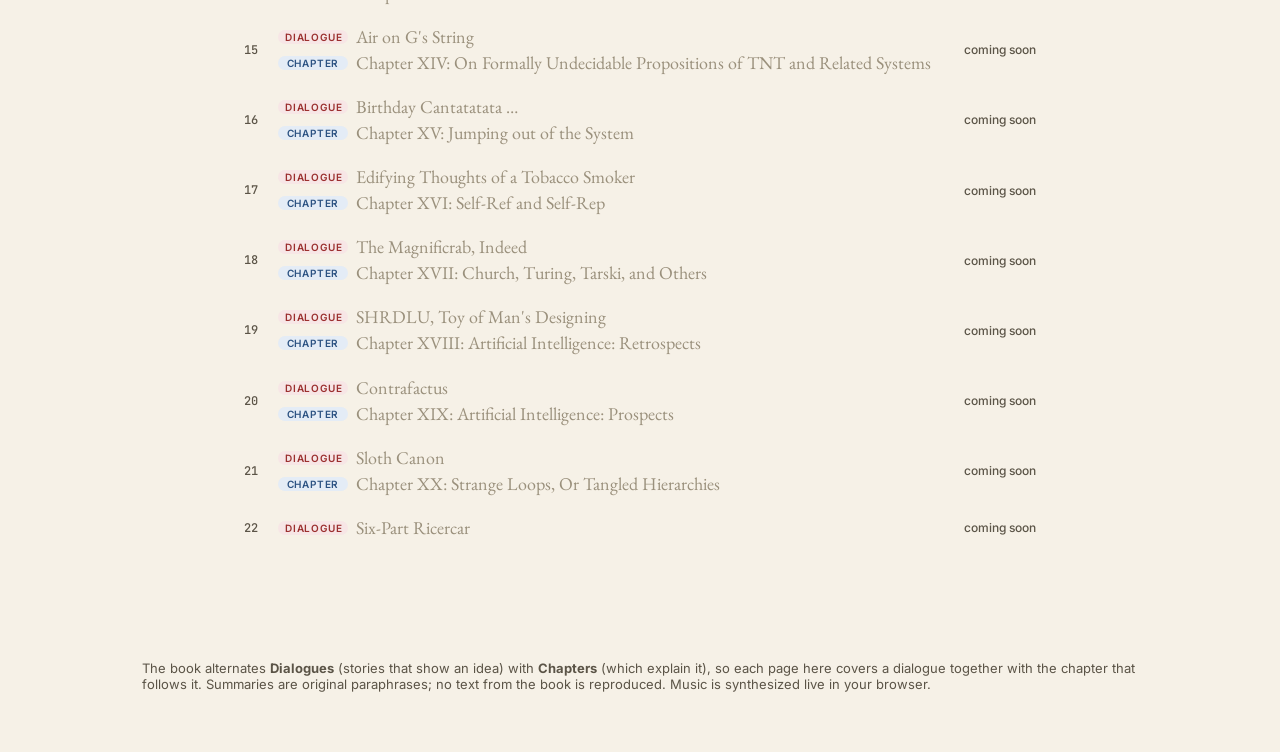
==== commit bafba775: "Merge main (pages 06, 07) into page 08; keep both glossary sections; restamp assets Co-Authored-By: " ====
--- a/index.html
+++ b/index.html
@@ -44,7 +44,7 @@
 <footer>
   The book alternates <b>Dialogues</b> (stories that show an idea) with <b>Chapters</b> (which explain it), so each page here covers a dialogue together with the chapter that follows it. Summaries are original paraphrases; no text from the book is reproduced. Music is synthesized live in your browser.
 </footer>
-<script src="assets/toc.js?v=f96592a5"></script>
+<script src="assets/toc.js?v=8aad4657"></script>
 <script>
 (function(){
   const toc=window.GEB_TOC, root=document.getElementById('toc');
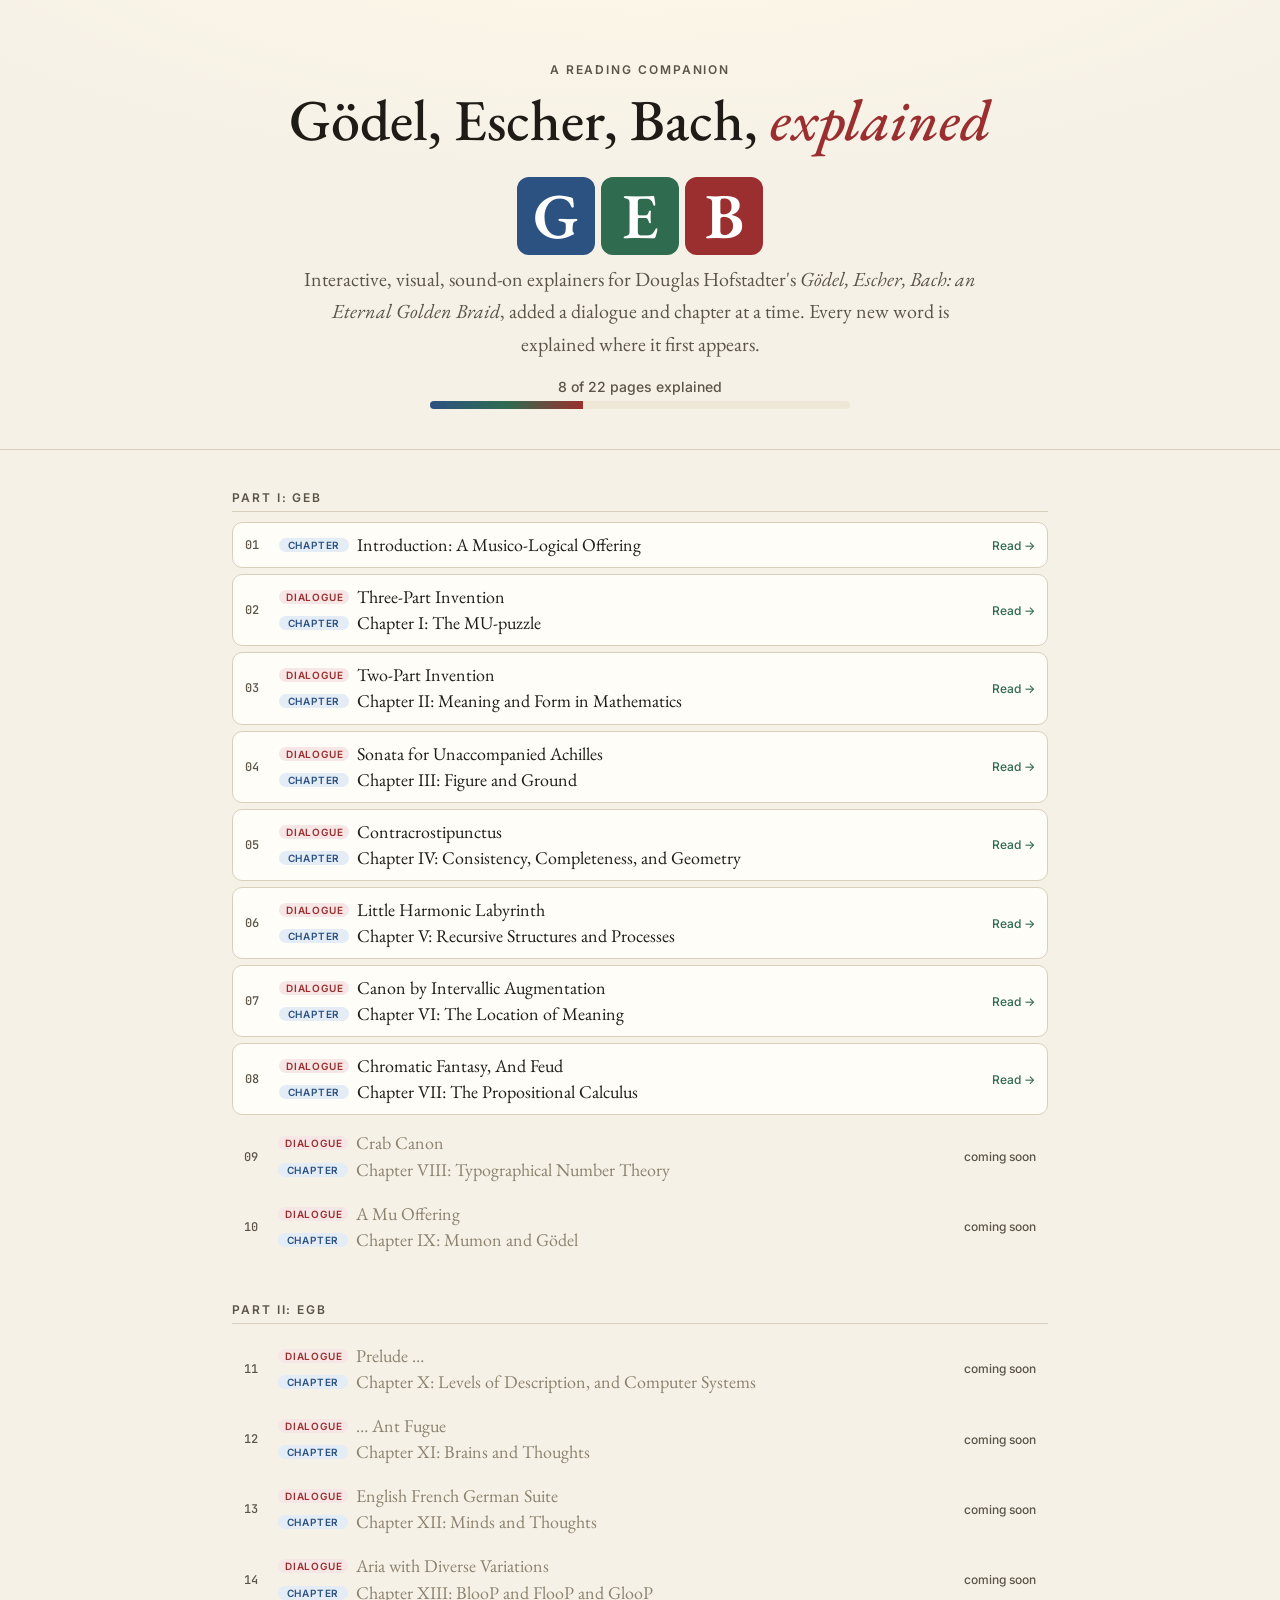
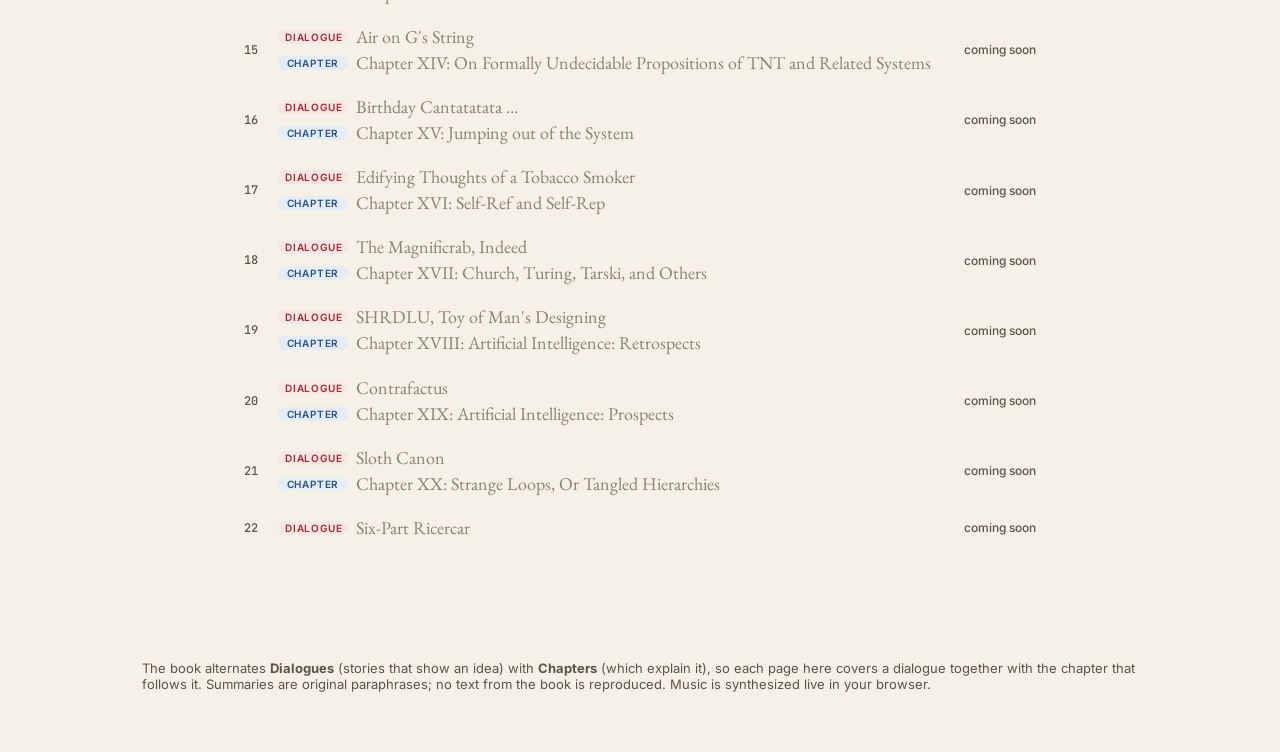
==== commit 8281470f: "Add dark mode that follows the system color scheme Co-Authored-By: Chau Tran <tranhaichau93@gmail.co" ====
--- a/index.html
+++ b/index.html
@@ -3,10 +3,11 @@
 <head>
 <meta charset="utf-8">
 <meta name="viewport" content="width=device-width, initial-scale=1">
+<meta name="color-scheme" content="light dark">
 <title>GEB Explainers — Gödel, Escher, Bach, section by section</title>
 <link rel="preconnect" href="https://fonts.googleapis.com">
 <link href="https://fonts.googleapis.com/css2?family=EB+Garamond:ital,wght@0,400;0,500;0,600;1,400&family=Inter:wght@400;500;600&family=JetBrains+Mono:wght@400;500&display=swap" rel="stylesheet">
-<link rel="stylesheet" href="assets/geb.css?v=da093492">
+<link rel="stylesheet" href="assets/geb.css?v=1a599310">
 <style>
 .wrap{max-width:860px;margin:0 auto;padding:0 22px 80px}
 .progress{font:500 14px Inter,sans-serif;color:var(--ink2);margin:18px 0 6px;text-align:center}
@@ -20,10 +21,10 @@
 .toc .n{font:500 12px "JetBrains Mono",monospace;color:var(--ink2);width:22px;flex:none}
 .toc .k{display:inline-block;font:600 10px Inter,sans-serif;letter-spacing:.08em;text-transform:uppercase;border-radius:20px;padding:1px 7px;width:70px;text-align:center;margin-right:8px;vertical-align:2px}
 .toc .t .ln{display:block;line-height:1.45}
-.toc .k.dialogue{background:#f7e6e6;color:var(--bach)}
-.toc .k.chapter{background:#e4ecf6;color:var(--godel)}
+.toc .k.dialogue{background:var(--bach-tint);color:var(--bach)}
+.toc .k.chapter{background:var(--godel-tint);color:var(--godel)}
 .toc .t{flex:1;font-size:18px}
-.toc li:not(.done) .t{color:#9a907c}
+.toc li:not(.done) .t{color:var(--mute)}
 .toc a{color:inherit;text-decoration:none}
 .toc .s{font:500 12px Inter,sans-serif;color:var(--ink2)}
 .toc li.done .s{color:var(--escher)}
--- a/assets/geb.css
+++ b/assets/geb.css
@@ -1,8 +1,29 @@
 :root{
+  color-scheme:light dark;
   --paper:#f6f1e7; --paper2:#efe7d6; --ink:#1f1c17; --ink2:#5b5447; --rule:#d9cfbb;
   --bach:#9b2f2f; --escher:#2f6b4f; --godel:#2c5282; --gold:#b7862b;
   --card:#fffdf8;
-}
+  --field:#ffffff; --well:#fbf8f1; --grid:#e7dfcd; --mute:#8c826e; --line:#bfb39b; --faint:#cfc4ad;
+  --on-accent:#ffffff; --key-black:#2a2621; --key-black-text:#d9d0bf; --hero-glow:#fff8e8;
+  --tip-bg:#1f1c17; --tip-fg:#f6f1e7; --tip-key:#f3d9a0;
+  --gold-tint:#fff8e6; --gold-hl:#f7e3b0; --gold-line:#e3c98f;
+  --bach-tint:#f7e6e6; --bach-soft:#e8a29a; --clash:#c0392b;
+  --escher-tint:#eef7f1; --escher-soft:#9fc9b1;
+  --godel-tint:#e4ecf6; --godel-wash:#eef2f8; --godel-line:#d6e0ee; --godel-soft:#9db8d6;
+}
+/* dark mode follows the system setting */
+@media (prefers-color-scheme:dark){:root{
+  --paper:#171512; --paper2:#221f1a; --ink:#ebe3d3; --ink2:#b2a891; --rule:#3a342b;
+  --bach:#e0796b; --escher:#6cc196; --godel:#86abe2; --gold:#d9a845;
+  --card:#1e1b17;
+  --field:#25221c; --well:#1b1915; --grid:#2c2822; --mute:#8a806c; --line:#5a5244; --faint:#4a4339;
+  --on-accent:#17140f; --key-black:#0c0b09; --key-black-text:#8a806c; --hero-glow:#2a2316;
+  --tip-bg:#2f2a23; --tip-fg:#ebe3d3; --tip-key:#e8c374;
+  --gold-tint:#2a2316; --gold-hl:#4d3d18; --gold-line:#7a6230;
+  --bach-tint:#2e1c1a; --bach-soft:#7a3e37; --clash:#f0705c;
+  --escher-tint:#16271e; --escher-soft:#3c6b52;
+  --godel-tint:#1b2433; --godel-wash:#1a202a; --godel-line:#2f3d52; --godel-soft:#46628a;
+}}
 *{box-sizing:border-box}
 html{scroll-behavior:smooth}
 section[id],.card[id]{scroll-margin-top:64px}
@@ -13,15 +34,15 @@
 .mono{font-family:"JetBrains Mono",ui-monospace,monospace}
 a{color:var(--godel)}
 header.hero{padding:64px 24px 40px;text-align:center;border-bottom:1px solid var(--rule);background:
-  radial-gradient(1200px 400px at 50% -100px,#fff8e8 0,transparent 70%)}
+  radial-gradient(1200px 400px at 50% -100px,var(--hero-glow) 0,transparent 70%)}
 .kicker{font:600 12px/1 Inter,sans-serif;letter-spacing:.16em;text-transform:uppercase;color:var(--ink2)}
 h1{font-weight:500;font-size:clamp(34px,6vw,58px);line-height:1.05;margin:14px 0 10px}
 h1 em{color:var(--bach)}
 .lede{max-width:680px;margin:0 auto;font-size:20px;color:var(--ink2)}
 .geb{display:flex;justify-content:center;gap:6px;margin:26px 0 8px;font:600 64px/1 "EB Garamond",serif}
-.geb span{width:78px;height:78px;display:grid;place-items:center;border-radius:12px;color:#fff}
+.geb span{width:78px;height:78px;display:grid;place-items:center;border-radius:12px;color:var(--on-accent)}
 .geb .g{background:var(--godel)} .geb .e{background:var(--escher)} .geb .b{background:var(--bach)}
-.toolbar{position:sticky;top:0;z-index:20;background:rgba(246,241,231,.94);backdrop-filter:blur(6px);border-bottom:1px solid var(--rule)}
+.toolbar{position:sticky;top:0;z-index:20;background:color-mix(in srgb,var(--paper) 94%,transparent);backdrop-filter:blur(6px);border-bottom:1px solid var(--rule)}
 .toolbar .in{max-width:1040px;margin:0 auto;display:flex;gap:10px;align-items:center;padding:8px 18px;flex-wrap:wrap}
 .toolbar nav{display:flex;gap:4px;flex-wrap:wrap;flex:1}
 .toolbar nav a{font:500 12.5px Inter,sans-serif;color:var(--ink2);text-decoration:none;padding:5px 8px;border-radius:6px}
@@ -30,7 +51,7 @@
 button:hover{transform:translateY(-1px)}
 button.ghost{background:transparent;color:var(--ink);border-color:var(--rule)}
 button.ghost:hover{border-color:var(--ink)}
-button.on{background:var(--gold);border-color:var(--gold);color:#fff}
+button.on{background:var(--gold);border-color:var(--gold);color:var(--on-accent)}
 button.small{padding:5px 10px;font-size:12.5px}
 main{max-width:1040px;margin:0 auto;padding:0 22px 80px}
 section{padding:56px 0 30px;border-bottom:1px solid var(--rule)}
@@ -43,28 +64,28 @@
 .cols{display:grid;grid-template-columns:1.05fr 1fr;gap:34px;align-items:start}
 @media (max-width:820px){.cols{grid-template-columns:1fr}}
 .card{background:var(--card);border:1px solid var(--rule);border-radius:14px;padding:20px;box-shadow:0 1px 0 #0000000a}
-.intuit{border-left:4px solid var(--gold);background:#fff8e6;padding:12px 16px;border-radius:0 10px 10px 0;margin:16px 0}
+.intuit{border-left:4px solid var(--gold);background:var(--gold-tint);padding:12px 16px;border-radius:0 10px 10px 0;margin:16px 0}
 .intuit > b:first-child{font-family:Inter,sans-serif;font-size:12px;letter-spacing:.12em;text-transform:uppercase;color:var(--gold);display:block;margin-bottom:2px}
-.tag{display:inline-block;font:600 11px Inter,sans-serif;letter-spacing:.08em;text-transform:uppercase;padding:3px 8px;border-radius:20px;color:#fff}
+.tag{display:inline-block;font:600 11px Inter,sans-serif;letter-spacing:.08em;text-transform:uppercase;padding:3px 8px;border-radius:20px;color:var(--on-accent)}
 .tag.b{background:var(--bach)} .tag.e{background:var(--escher)} .tag.g{background:var(--godel)}
 .row{display:flex;gap:8px;flex-wrap:wrap;align-items:center;margin:10px 0}
 label.ctl{font:500 13px Inter,sans-serif;color:var(--ink2);display:flex;gap:6px;align-items:center}
-select,input[type=text]{font:14px Inter,sans-serif;padding:6px 8px;border-radius:7px;border:1px solid var(--rule);background:#fff;color:var(--ink)}
-canvas{width:100%;display:block;border-radius:10px;background:#fbf8f1;border:1px solid var(--rule)}
+select,input[type=text]{font:14px Inter,sans-serif;padding:6px 8px;border-radius:7px;border:1px solid var(--rule);background:var(--field);color:var(--ink)}
+canvas{width:100%;display:block;border-radius:10px;background:var(--well);border:1px solid var(--rule)}
 .acro{font-size:22px;line-height:1.9}
 .acro span{cursor:default;transition:.3s}
 .acro span i{font-style:normal;transition:.3s}
 .acro.show span i{color:var(--bach);font-weight:600;font-size:1.25em}
-.acro.show span{color:#b9ae99}
+.acro.show span{color:var(--line)}
 .ric{font:600 28px/1 "JetBrains Mono",monospace;letter-spacing:.3em;color:var(--bach);opacity:0;transition:.6s;margin-top:8px}
 .acro.show + .ric{opacity:1}
 .loopwrap{display:grid;grid-template-columns:320px 1fr;gap:24px;align-items:center}
 @media (max-width:820px){.loopwrap{grid-template-columns:1fr}}
 .meter{font:500 14px Inter,sans-serif;color:var(--ink2)}
 .meter b{color:var(--ink);font-size:20px}
-.sentence{font-size:24px;padding:18px 20px;border-radius:12px;border:2px solid var(--rule);background:#fff;text-align:center;transition:.35s}
-.sentence.T{border-color:var(--escher);background:#eef7f1}
-.sentence.F{border-color:var(--bach);background:#fbefee}
+.sentence{font-size:24px;padding:18px 20px;border-radius:12px;border:2px solid var(--rule);background:var(--field);text-align:center;transition:.35s}
+.sentence.T{border-color:var(--escher);background:var(--escher-tint)}
+.sentence.F{border-color:var(--bach);background:var(--bach-tint)}
 .steps{font:15px/1.5 Inter,sans-serif;color:var(--ink2);min-height:72px}
 .steps:empty{min-height:0}
 .grid5{display:grid;grid-template-columns:repeat(5,1fr);gap:10px}
@@ -72,14 +93,14 @@
 .grid3{display:grid;grid-template-columns:repeat(3,1fr);gap:16px}
 @media (max-width:820px){.grid3{grid-template-columns:1fr}}
 .grid3 .card h4{margin:6px 0;font-size:20px}
-.godelout{font:13px/1.5 "JetBrains Mono",monospace;word-break:break-all;background:#f3f6fb;border-radius:10px;padding:12px;border:1px solid #d6e0ee;min-height:60px}
+.godelout{font:13px/1.5 "JetBrains Mono",monospace;word-break:break-all;background:var(--godel-wash);border-radius:10px;padding:12px;border:1px solid var(--godel-line);min-height:60px}
 .speakbar{font:13px Inter,sans-serif;color:var(--ink2);display:flex;gap:8px;align-items:center}
 .small-note{font:13px Inter,sans-serif;color:var(--ink2)}
 .legend{font:12.5px Inter,sans-serif;color:var(--ink2);display:flex;gap:14px;flex-wrap:wrap}
 .legend i{display:inline-block;width:12px;height:12px;border-radius:3px;margin-right:5px;vertical-align:-1px}
 .term{font-weight:600;border-bottom:1.5px dotted var(--gold)}
 .def{color:var(--ink2)}
-.words{font:14px/1.55 Inter,sans-serif;color:var(--ink2);background:#faf6ec;border:1px dashed var(--rule);border-radius:10px;padding:10px 14px;margin:12px 0}
+.words{font:14px/1.55 Inter,sans-serif;color:var(--ink2);background:var(--well);border:1px dashed var(--rule);border-radius:10px;padding:10px 14px;margin:12px 0}
 .words b{color:var(--ink)}
 .gloss dt{font-weight:600;margin-top:8px}
 .gloss dd{margin:0 0 0 0;color:var(--ink2);font-size:16px}
@@ -87,14 +108,14 @@
 @media (max-width:820px){.offer{grid-template-columns:1fr}}
 .offer .oh{font:600 12px Inter,sans-serif;letter-spacing:.1em;text-transform:uppercase;color:var(--bach);margin-bottom:4px}
 .offer p{margin:0;font-size:16px}
-.listenbox{margin:16px 0;padding:14px 18px;border-radius:12px;background:#f7efe9;border:1px solid #e6cfc4;font-size:16px}
+.listenbox{margin:16px 0;padding:14px 18px;border-radius:12px;background:var(--bach-tint);border:1px solid var(--bach-soft);font-size:16px}
 .listenbox ul{margin:6px 0 0;padding-left:20px}
 .roadmap{margin:22px 0 4px;padding:14px 18px;border-radius:12px;background:var(--ink);color:var(--paper);font:15px/1.6 Inter,sans-serif}
-.roadmap .rm{display:inline-block;background:#ffffff14;border-radius:8px;padding:2px 8px;margin:4px 2px}
+.roadmap .rm{display:inline-block;background:color-mix(in srgb,var(--paper) 8%,transparent);border-radius:8px;padding:2px 8px;margin:4px 2px}
 .clashmeter{display:flex;align-items:center;gap:10px;font:13px Inter,sans-serif;color:var(--ink2)}
-.clashmeter .bar{flex:0 0 200px;height:10px;border-radius:6px;background:#eee6d6;overflow:hidden}
+.clashmeter .bar{flex:0 0 200px;height:10px;border-radius:6px;background:var(--grid);overflow:hidden}
 .clashmeter #clashFill{height:100%;width:0;background:var(--escher);transition:.3s}
-.puzzle{border-color:var(--gold);background:#fffaf0}
+.puzzle{border-color:var(--gold);background:var(--gold-tint)}
 .pzans{border-top:1px dashed var(--rule);margin-top:10px;padding-top:6px}
 .big-idea{font-size:26px;line-height:1.35;text-align:center;max-width:760px;margin:20px auto;font-style:italic}
 footer{max-width:1040px;margin:0 auto;padding:30px 22px 60px;font:13px Inter,sans-serif;color:var(--ink2)}
@@ -108,12 +129,12 @@
 .pager span:empty{visibility:hidden}
 /* glossary hover */
 .term{cursor:help}
-.termtip{position:absolute;z-index:50;max-width:300px;background:var(--ink);color:var(--paper);font:13.5px/1.5 Inter,sans-serif;padding:9px 12px;border-radius:9px;box-shadow:0 6px 20px #0003;pointer-events:none}
-.termtip b{color:#f3d9a0;margin-right:2px}
+.termtip{position:absolute;z-index:50;max-width:300px;background:var(--tip-bg);color:var(--tip-fg);font:13.5px/1.5 Inter,sans-serif;padding:9px 12px;border-radius:9px;box-shadow:0 6px 20px #0003;pointer-events:none}
+.termtip b{color:var(--tip-key);margin-right:2px}
 .keypanel{border-top:1px dashed var(--rule);margin-top:16px;padding-top:6px}
 /* sub-steps inside a section */
 .step-h{display:flex;align-items:center;gap:12px;margin:34px 0 10px;font:500 24px/1.2 "EB Garamond",Georgia,serif;color:var(--ink)}
-.step-h .sn{flex:none;width:30px;height:30px;border-radius:8px;background:var(--gold);color:#fff;font:600 14px Inter,sans-serif;display:grid;place-items:center}
+.step-h .sn{flex:none;width:30px;height:30px;border-radius:8px;background:var(--gold);color:var(--on-accent);font:600 14px Inter,sans-serif;display:grid;place-items:center}
 /* collapsible primer */
 .primer{margin:18px 0 6px;border:1px solid var(--rule);border-radius:14px;background:var(--card)}
 .primer summary{cursor:pointer;list-style:none;padding:14px 18px 14px 48px;position:relative}
@@ -129,18 +150,18 @@
 .primer-body .step-h{margin-top:22px}
 /* Gödel numbering */
 .chips{display:flex;flex-wrap:wrap;gap:8px;margin:4px 0 12px}
-.chips span{font:15px "JetBrains Mono",monospace;background:#eef2f8;border:1px solid #d6e0ee;border-radius:8px;padding:4px 10px}
-.worked{background:#eef2f8;border:1px solid #d6e0ee;border-radius:10px;padding:10px 14px;margin:6px 0 12px;font-size:15px;overflow-x:auto}
+.chips span{font:15px "JetBrains Mono",monospace;background:var(--godel-wash);border:1px solid var(--godel-line);border-radius:8px;padding:4px 10px}
+.worked{background:var(--godel-wash);border:1px solid var(--godel-line);border-radius:10px;padding:10px 14px;margin:6px 0 12px;font-size:15px;overflow-x:auto}
 .gform{display:flex;gap:14px;align-items:baseline;flex-wrap:wrap;margin:6px 0 10px;font:15px Inter,sans-serif}
 .gform .mono{font-size:22px;min-width:40px;letter-spacing:.06em}
 .gt{color:var(--escher);font-weight:600}.gfalse{color:var(--bach);font-weight:600}
 .gtab{border-collapse:collapse;font:13px Inter,sans-serif}
 .gtab th,.gtab td{padding:3px 12px 3px 0;text-align:left}
 .gtab th{color:var(--ink2);font-weight:600}
-.quine .qsent{font-size:21px;line-height:1.45;padding:14px 16px;border:2px solid var(--rule);border-radius:12px;background:#fff;transition:.3s}
+.quine .qsent{font-size:21px;line-height:1.45;padding:14px 16px;border:2px solid var(--rule);border-radius:12px;background:var(--field);transition:.3s}
 .quine .qsent.lit{border-color:var(--godel)}
-.quine .qsent.lit .qq,.qq-i{background:#e4ecf6;border-radius:4px}
-.quine .qsent.lit .qp,.qp-i{background:#f7efd9;border-radius:4px}
+.quine .qsent.lit .qq,.qq-i{background:var(--godel-tint);border-radius:4px}
+.quine .qsent.lit .qp,.qp-i{background:var(--gold-tint);border-radius:4px}
 /* history story (vertical timeline) */
 .story{list-style:none;margin:18px 0 0;padding:0;border-left:2px solid var(--rule);margin-left:96px}
 .story li{position:relative;padding:0 0 18px 22px}
@@ -162,10 +183,7 @@
 .mv-card h4{margin:4px 0 8px;font-size:22px;font-weight:600;line-height:1.25}
 .mv-card p{margin:0 0 10px}
 .mv-then{color:var(--ink2);font-size:16px}
-.mv-so{background:#f3f6fb;border-radius:8px;padding:8px 12px;margin-bottom:0!important}
-.mv-src{margin-top:14px;font:14px Inter,sans-serif;color:var(--ink2)}
-.mv-src summary{cursor:pointer;font-weight:600}
-.mv-src ol{margin:8px 0 0;padding-left:20px}
+.mv-so{background:var(--godel-wash);border-radius:8px;padding:8px 12px;margin-bottom:0!important}
 /* Dialogue + Chapter pages: the divider that marks each half */
 .half{margin:64px 0 0;padding:18px 0 0;border-top:3px double var(--rule);text-align:center}
 .half .hk{font:600 11.5px Inter,sans-serif;letter-spacing:.18em;text-transform:uppercase;color:var(--ink2)}
@@ -184,7 +202,7 @@
 .sd-home{display:flex;align-items:center;gap:10px;font:600 13px Inter,sans-serif;color:var(--ink);text-decoration:none}
 .sd-home:hover{color:var(--godel)}
 .sd-geb{display:flex;gap:2px}
-.sd-geb i{width:18px;height:18px;border-radius:4px;display:grid;place-items:center;font:600 12px/1 "EB Garamond",serif;font-style:normal;color:#fff}
+.sd-geb i{width:18px;height:18px;border-radius:4px;display:grid;place-items:center;font:600 12px/1 "EB Garamond",serif;font-style:normal;color:var(--on-accent)}
 .sd-geb .g{background:var(--godel)} .sd-geb .e{background:var(--escher)} .sd-geb .b{background:var(--bach)}
 .sd-close{background:transparent;border:1px solid transparent;color:var(--ink2);padding:2px 9px;font-size:17px;line-height:1.2;border-radius:6px}
 .sd-close:hover{transform:none;border-color:var(--rule);color:var(--ink);background:var(--paper)}
